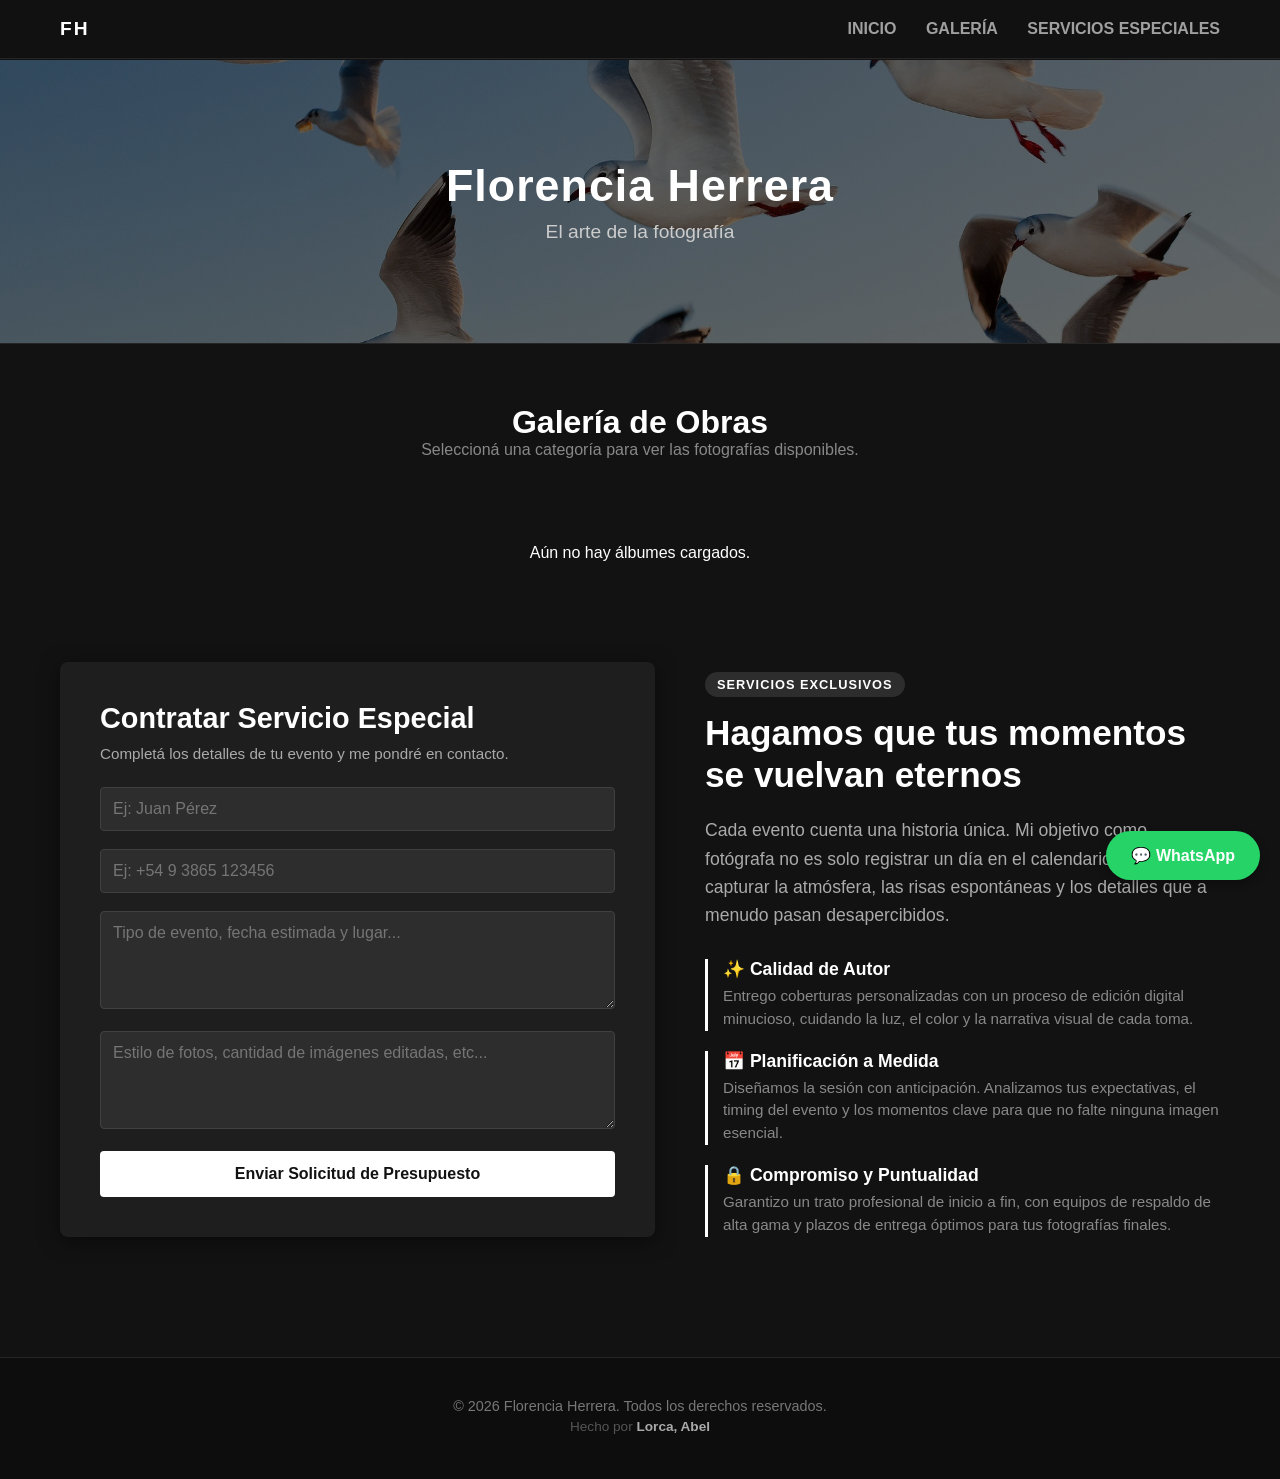
==== index.html @ 41a6165f "Add files via upload" ====
<!DOCTYPE html>
<html lang="es">
<head>
    <meta charset="UTF-8">
    <meta name="viewport" content="width=device-width, initial-scale=1.0">
    <meta name="description" content="Florencia Herrera | Fotografía. Galería de obras y servicios especiales para eventos.">
    <title>Florencia Herrera | Fotografía</title>
    <link rel="stylesheet" href="style.css">

    <!-- Script de identidad de Netlify para gestión de usuarios (CMS) -->
    <script defer src="https://identity.netlify.com/v1/netlify-identity-widget.js"></script>
</head>
<body>

    <!-- Menú de Navegación Fijo Superior -->
    <nav class="navbar">
        <div class="nav-contenedor">
            <span class="logo">FH</span>
            <div class="nav-enlaces">
                <a href="#inicio">Inicio</a>
                <a href="#galeria-seccion">Galería</a>
                <a href="#contratar-seccion">Servicios Especiales</a>
            </div>
        </div>
    </nav>

    <!-- Encabezado Principal -->
    <header id="inicio">
        <h1>Florencia Herrera</h1>
        <p>El arte de la fotografía</p>
    </header>

    <!-- Sección Galería de Obras -->
    <section id="galeria-seccion">
        <h2 class="titulo-galeria">Galería de Obras</h2>
        <p class="subtitulo-galeria">Seleccioná una categoría para ver las fotografías disponibles.</p>

        <!-- Contenedor para filtros/botones de álbumes -->
        <div id="filtros-albumes"></div>

        <!-- Grilla donde JavaScript inyectará las tarjetas -->
        <main class="galeria" id="contenedor-galeria" aria-live="polite"></main>
    </section>

    <!-- Sección de Contratación Especial -->
    <section class="seccion-servicios" id="contratar-seccion">
        <div class="servicios-contenedor">

            <!-- Columna Izquierda: Formulario -->
            <div class="columna-formulario">
                <h2>Contratar Servicio Especial</h2>
                <p class="subtitulo-form">Completá los detalles de tu evento y me pondré en contacto.</p>

                <form id="form-servicio-especial">
                    <input type="text" id="nombre-cliente" name="nombre" placeholder="Ej: Juan Pérez"
                           aria-label="Nombre y apellido" autocomplete="name" required />
                    <input type="tel" id="telefono-cliente" name="telefono" placeholder="Ej: +54 9 3865 123456"
                           aria-label="Teléfono de contacto" autocomplete="tel" required />
                    <textarea id="descripcion-evento" name="descripcion" rows="4"
                              placeholder="Tipo de evento, fecha estimada y lugar..."
                              aria-label="Descripción del evento" required></textarea>
                    <textarea id="expectativas-servicio" name="expectativas" rows="4"
                              placeholder="Estilo de fotos, cantidad de imágenes editadas, etc..."
                              aria-label="Expectativas del servicio" required></textarea>

                    <button type="submit" id="btn-enviar-presupuesto">Enviar Solicitud de Presupuesto</button>
                </form>
            </div>

            <!-- Columna Derecha: Información y Propuesta de Valor -->
            <div class="columna-texto">
                <span class="etiqueta-destacada">Servicios Exclusivos</span>
                <h3>Hagamos que tus momentos se vuelvan eternos</h3>
                <p class="descripcion-vendedora">
                    Cada evento cuenta una historia única. Mi objetivo como fotógrafa no es solo registrar un día en el calendario, sino capturar la atmósfera, las risas espontáneas y los detalles que a menudo pasan desapercibidos.
                </p>

                <div class="item-expectativa">
                    <h4>✨ Calidad de Autor</h4>
                    <p>Entrego coberturas personalizadas con un proceso de edición digital minucioso, cuidando la luz, el color y la narrativa visual de cada toma.</p>
                </div>

                <div class="item-expectativa">
                    <h4>📅 Planificación a Medida</h4>
                    <p>Diseñamos la sesión con anticipación. Analizamos tus expectativas, el timing del evento y los momentos clave para que no falte ninguna imagen esencial.</p>
                </div>

                <div class="item-expectativa">
                    <h4>🔒 Compromiso y Puntualidad</h4>
                    <p>Garantizo un trato profesional de inicio a fin, con equipos de respaldo de alta gama y plazos de entrega óptimos para tus fotografías finales.</p>
                </div>
            </div>

        </div>
    </section>

    <!-- Pie de Página -->
    <footer class="pie-pagina">
        <p>&copy; 2026 Florencia Herrera. Todos los derechos reservados.</p>
        <p class="creditos">Hecho por <span class="autor">Lorca, Abel</span></p>
    </footer>

    <!-- Botón Flotante de WhatsApp (el script.js le completa el enlace con el número central) -->
    <a href="https://api.whatsapp.com/send?phone=5493865260159" id="btn-whatsapp" class="btn-whatsapp"
       target="_blank" rel="noopener noreferrer" aria-label="Contactar por WhatsApp">
        💬 WhatsApp
    </a>

    <!-- Carga del script de la aplicación -->
    <script src="script.js"></script>
</body>
</html>
---- style.css ----
/* ==========================================
   1. RESETEO GLOBAL Y MODO OSCURO (DARK MODE)
   ========================================== */

* {
    box-sizing: border-box;
    margin: 0;
    padding: 0;
    font-family: 'Segoe UI', Tahoma, Geneva, Verdana, sans-serif;
}

html {
    scroll-behavior: smooth;
    scroll-padding-top: 80px;
}

body {
    background-color: #121212;
    color: #e0e0e0;
    padding-top: 60px;
}

/* Accesibilidad: foco visible al navegar con teclado */
:focus-visible {
    outline: 2px solid #ffffff;
    outline-offset: 3px;
}

/* ==========================================
   2. DISEÑO DEL MENÚ SUPERIOR (NAVBAR)
   ========================================== */

.navbar {
    position: fixed;
    top: 0;
    left: 0;
    width: 100%;
    background-color: rgba(18, 18, 18, 0.9);
    backdrop-filter: blur(10px);
    -webkit-backdrop-filter: blur(10px);
    border-bottom: 1px solid #252525;
    z-index: 2000;
}

.nav-contenedor {
    max-width: 1200px;
    margin: 0 auto;
    display: flex;
    justify-content: space-between;
    align-items: center;
    flex-wrap: wrap;
    padding: 18px 20px;
}

.logo {
    color: #ffffff;
    font-weight: 800;
    font-size: 1.2rem;
    letter-spacing: 2px;
}

.nav-enlaces a {
    text-decoration: none;
    color: #a0a0a0;
    margin: 0 0 0 25px;
    font-weight: 600;
    font-size: 1rem;
    text-transform: uppercase;
    transition: color 0.3s ease, transform 0.2s;
    display: inline-block;
}

.nav-enlaces a:hover {
    color: #ffffff;
    transform: translateY(-2px);
}

/* ==========================================
   3. DISEÑO DE LA CABECERA (HEADER)
   ========================================== */

header {
    text-align: center;
    padding: 100px 20px;
    background-image: linear-gradient(rgba(0,0,0,0.6), rgba(0,0,0,0.6)), url('fondo.jpg');
    background-size: cover;
    background-position: center;
    background-repeat: no-repeat;
    border-bottom: 1px solid #252525;
}

header h1 {
    font-size: 2.8rem;
    margin-bottom: 10px;
    color: #ffffff;
    letter-spacing: 1px;
}

header p {
    font-size: 1.2rem;
    color: #cccccc;
}

/* ==========================================
   4. GALERÍA: TÍTULOS, FILTROS, GRILLA Y TARJETAS
   ========================================== */

.titulo-galeria {
    text-align: center;
    margin-top: 60px;
    font-size: 2rem;
    color: #ffffff;
}

.subtitulo-galeria {
    text-align: center;
    color: #888888;
    margin-bottom: 25px;
    padding: 0 20px;
}

#filtros-albumes {
    display: flex;
    justify-content: center;
    gap: 15px;
    margin-bottom: 30px;
    flex-wrap: wrap;
    padding: 0 20px;
}

.titulo-album {
    text-align: center;
    width: 100%;
    margin-top: 20px;
    color: #ffffff;
}

.subtitulo-album {
    text-align: center;
    width: 100%;
    color: #888888;
    font-size: 0.95rem;
}

.mensaje-galeria {
    grid-column: 1 / -1;
    color: #ffffff;
    text-align: center;
    width: 100%;
}

.galeria {
    display: grid;
    grid-template-columns: repeat(auto-fit, minmax(min(300px, 100%), 1fr));
    gap: 30px;
    padding: 30px 20px 60px;
    max-width: 1200px;
    margin: 0 auto;
}

.foto-tarjeta {
    background-color: #1e1e1e;
    border-radius: 8px;
    overflow: hidden;
    box-shadow: 0 4px 20px rgba(0,0,0,0.5);
    transition: transform 0.3s ease;
}

.foto-tarjeta.clicable {
    cursor: pointer;
}

.foto-tarjeta:hover {
    transform: translateY(-5px);
}

.foto-tarjeta img {
    width: 100%;
    height: 250px;
    object-fit: cover;
    display: block;
}

.foto-info {
    padding: 25px;
    text-align: center;
}

.foto-info h3 {
    margin-bottom: 8px;
    font-size: 1.3rem;
    color: #ffffff;
}

.album-descripcion {
    color: #888888;
    font-size: 0.9rem;
    margin-bottom: 15px;
}

.precio {
    font-weight: bold;
    color: #aaaaaa;
    margin-bottom: 18px;
    display: block;
}

.btn-comprar {
    display: inline-block;
    background-color: #ffffff;
    color: #121212;
    padding: 11px 22px;
    text-decoration: none;
    border-radius: 4px;
    font-weight: 700;
    transition: background-color 0.2s;
}

.btn-comprar.btn-block {
    display: block;
    width: 100%;
}

.btn-comprar:hover {
    background-color: #dddddd;
}

/* ==========================================
   5. SECCIÓN SERVICIOS ESPECIALES (COLUMNAS)
   ========================================== */

.seccion-servicios {
    max-width: 1200px;
    margin: 40px auto 100px auto;
    padding: 0 20px;
}

.servicios-contenedor {
    display: flex;
    flex-wrap: wrap;
    gap: 50px;
    align-items: flex-start;
}

.columna-formulario {
    flex: 1;
    min-width: min(300px, 100%);
    background-color: #1e1e1e;
    padding: 40px;
    border-radius: 8px;
    box-shadow: 0 4px 20px rgba(0,0,0,0.5);
}

.columna-formulario h2 {
    color: #ffffff;
    font-size: 1.8rem;
    margin-bottom: 10px;
}

.subtitulo-form {
    color: #aaaaaa;
    font-size: 0.95rem;
    margin-bottom: 25px;
}

form input, form textarea {
    width: 100%;
    padding: 12px;
    margin-bottom: 18px;
    border: 1px solid #404040;
    border-radius: 4px;
    font-size: 1rem;
    background-color: #2d2d2d;
    color: #ffffff;
    outline: none;
    transition: border-color 0.2s;
}

form textarea {
    resize: vertical;
}

form input:focus, form textarea:focus {
    border-color: #ffffff;
}

form button {
    width: 100%;
    padding: 14px;
    background-color: #ffffff;
    color: #121212;
    border: none;
    border-radius: 4px;
    font-size: 1rem;
    cursor: pointer;
    font-weight: bold;
    transition: background-color 0.2s;
}

form button:hover {
    background-color: #dddddd;
}

form button:disabled {
    opacity: 0.6;
    cursor: not-allowed;
}

.columna-texto {
    flex: 1;
    min-width: min(300px, 100%);
    padding-top: 10px;
}

.etiqueta-destacada {
    display: inline-block;
    background-color: #2d2d2d;
    color: #ffffff;
    padding: 5px 12px;
    border-radius: 20px;
    font-size: 0.8rem;
    font-weight: bold;
    text-transform: uppercase;
    letter-spacing: 1px;
    margin-bottom: 15px;
}

.columna-texto h3 {
    font-size: 2.2rem;
    color: #ffffff;
    line-height: 1.2;
    margin-bottom: 20px;
}

.descripcion-vendedora {
    font-size: 1.1rem;
    color: #aaaaaa;
    line-height: 1.6;
    margin-bottom: 30px;
}

.item-expectativa {
    margin-bottom: 20px;
    border-left: 3px solid #ffffff;
    padding-left: 15px;
}

.item-expectativa h4 {
    font-size: 1.1rem;
    color: #ffffff;
    margin-bottom: 5px;
}

.item-expectativa p {
    font-size: 0.95rem;
    color: #888888;
    line-height: 1.5;
}

/* ==========================================
   6. BOTÓN FLOTANTE DE WHATSAPP
   ========================================== */

.btn-whatsapp {
    position: fixed;
    bottom: 20px;
    right: 20px;
    background-color: #25D366;
    color: white;
    padding: 15px 25px;
    border-radius: 50px;
    text-decoration: none;
    font-weight: bold;
    box-shadow: 0 4px 10px rgba(0,0,0,0.3);
    z-index: 3000;
    transition: transform 0.2s;
}

.btn-whatsapp:hover {
    transform: scale(1.05);
}

/* ==========================================
   7. PIE DE PÁGINA (FOOTER)
   ========================================== */

.pie-pagina {
    text-align: center;
    padding: 40px 20px;
    background-color: #0d0d0d;
    border-top: 1px solid #252525;
    margin-top: 50px;
}

.pie-pagina p {
    font-size: 0.9rem;
    color: #777777;
    margin-bottom: 5px;
}

.pie-pagina .creditos {
    font-size: 0.85rem;
    color: #555555;
}

.pie-pagina .autor {
    color: #aaaaaa;
    font-weight: 600;
}

/* ==========================================
   8. BOTONES DE LOS ÁLBUMES
   ========================================== */

.btn-album {
    background-color: #1e1e1e;
    color: #a0a0a0;
    border: 1px solid #333333;
    padding: 10px 20px;
    border-radius: 30px;
    font-size: 0.95rem;
    font-weight: 600;
    cursor: pointer;
    transition: all 0.3s ease;
}

.btn-album:hover {
    background-color: #ffffff;
    color: #121212;
    border-color: #ffffff;
    transform: translateY(-2px);
}

.btn-album.activo {
    background-color: #ffffff;
    color: #121212;
    border-color: #ffffff;
    box-shadow: 0 4px 15px rgba(255, 255, 255, 0.2);
}

/* ==========================================
   9. PROTECCIÓN DE IMÁGENES
   ========================================== */

img {
    user-select: none;
    -webkit-user-select: none;
    -webkit-user-drag: none;
    pointer-events: none; /* El clic pasa a la tarjeta contenedora */
}

/* ==========================================
   10. ADAPTACIÓN A CELULARES
   ========================================== */

@media (max-width: 640px) {
    .nav-contenedor {
        justify-content: center;
        gap: 8px;
        padding: 12px 10px;
    }

    .nav-enlaces a {
        margin: 0 8px;
        font-size: 0.8rem;
    }

    body {
        padding-top: 90px;
    }

    html {
        scroll-padding-top: 110px;
    }

    header {
        padding: 70px 20px;
    }

    header h1 {
        font-size: 2.2rem;
    }

    .columna-formulario {
        padding: 25px;
    }

    .columna-texto h3 {
        font-size: 1.8rem;
    }
}

/* Respeta a quienes desactivan las animaciones en su dispositivo */
@media (prefers-reduced-motion: reduce) {
    * {
        transition: none !important;
        scroll-behavior: auto !important;
    }
}
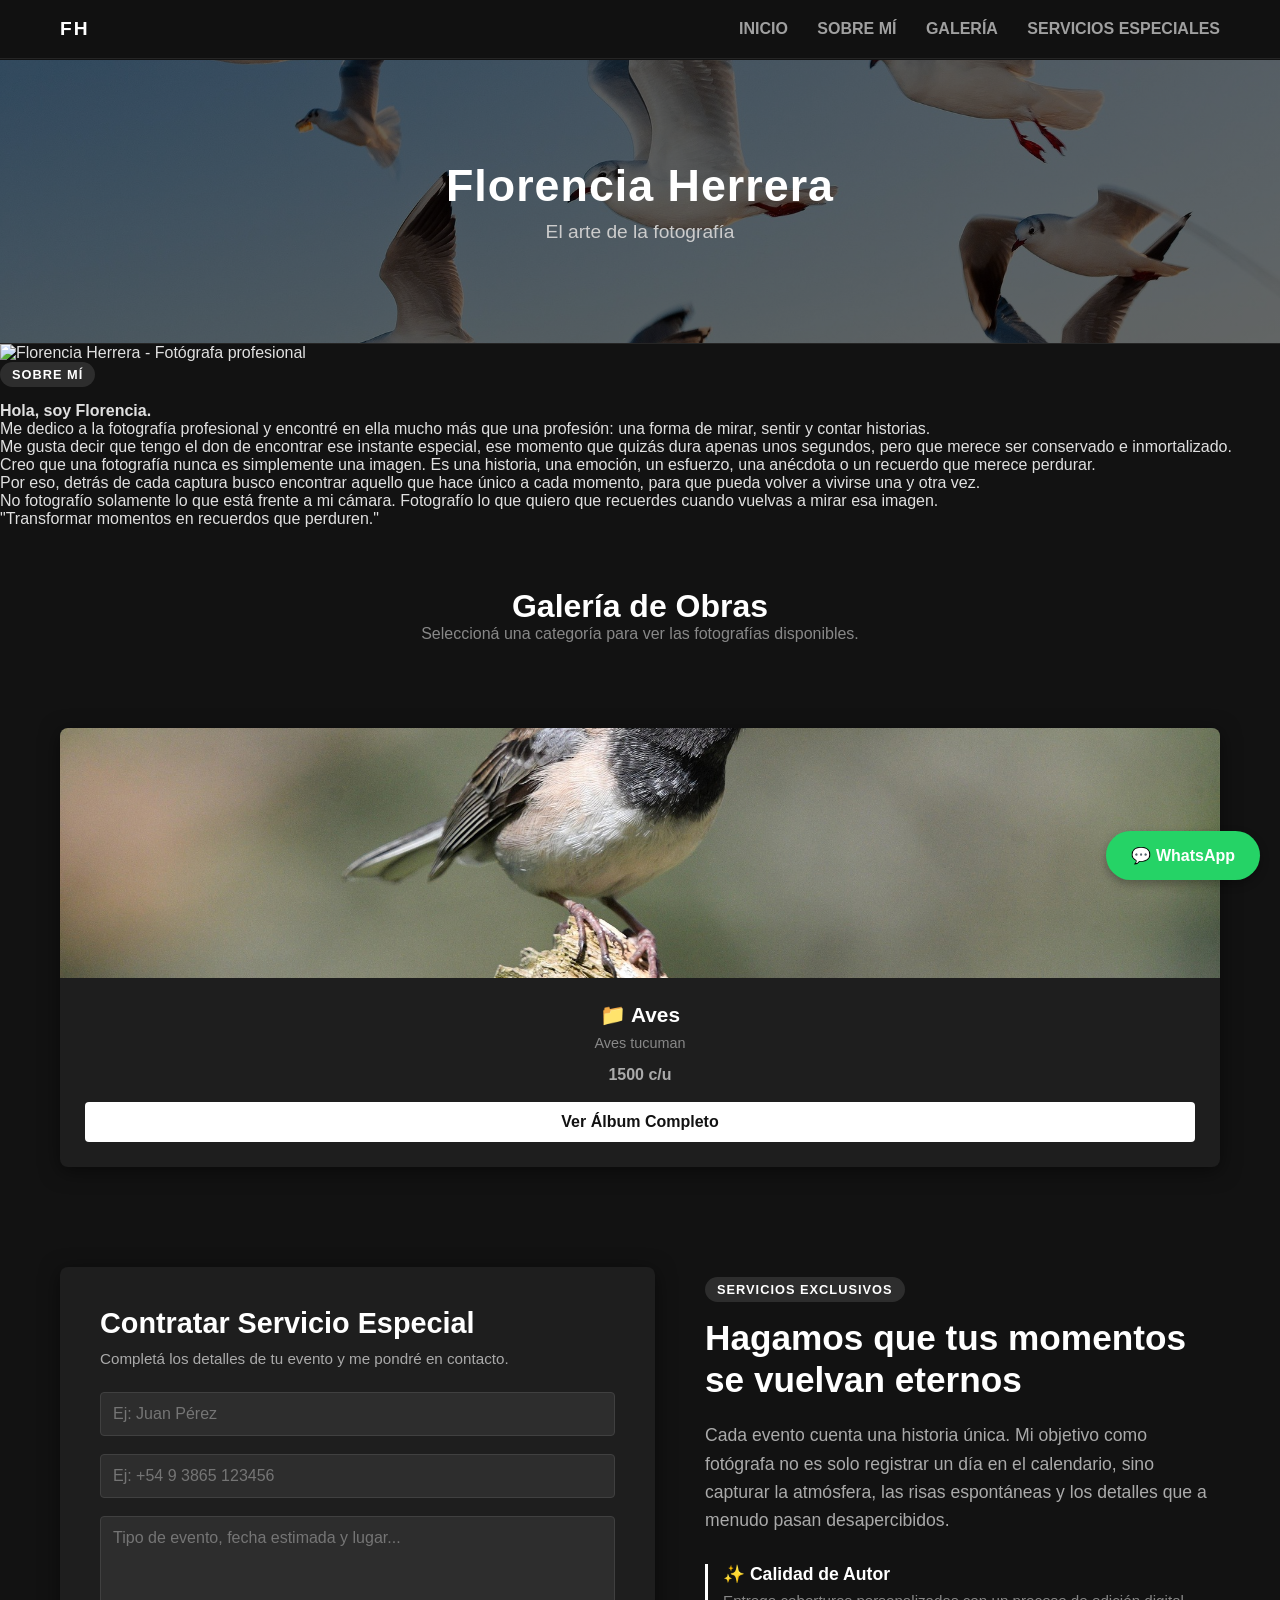
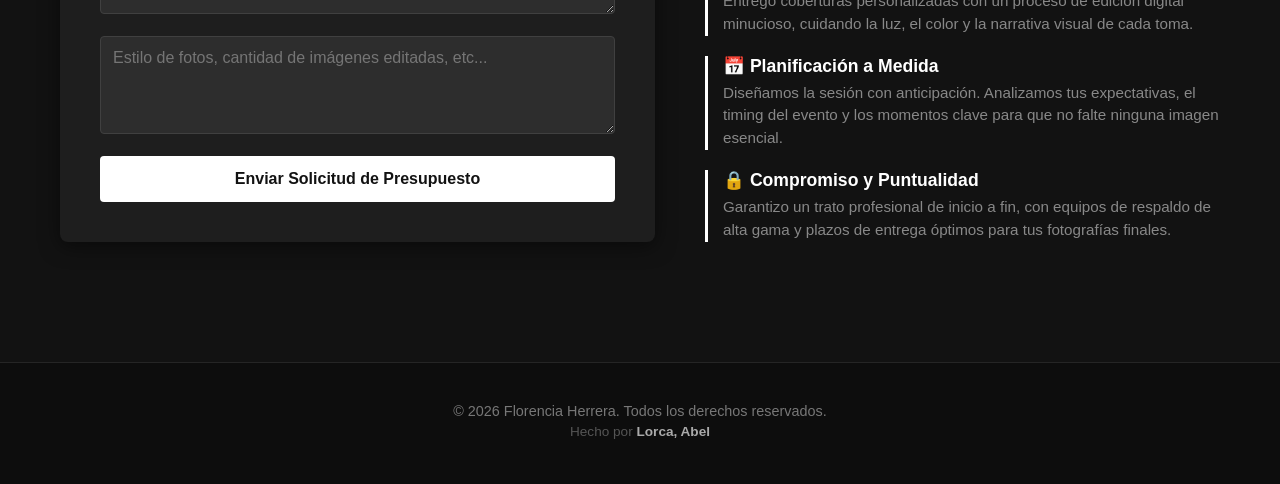
==== commit 0f701d1a: "Update index.html" ====
--- a/index.html
+++ b/index.html
@@ -18,6 +18,7 @@
             <span class="logo">FH</span>
             <div class="nav-enlaces">
                 <a href="#inicio">Inicio</a>
+                <a href="#sobre-mi">Sobre Mí</a>
                 <a href="#galeria-seccion">Galería</a>
                 <a href="#contratar-seccion">Servicios Especiales</a>
             </div>
@@ -29,6 +30,26 @@
         <h1>Florencia Herrera</h1>
         <p>El arte de la fotografía</p>
     </header>
+
+    <!-- Sección Sobre Mí -->
+    <section id="sobre-mi" class="sobre-mi-section">
+        <div class="sobre-mi-container">
+            <div class="sobre-mi-imagen">
+                <!-- Sube la foto a GitHub con este nombre exacto -->
+                <img src="foto-florencia.jpg" alt="Florencia Herrera - Fotógrafa profesional" />
+            </div>
+            <div class="sobre-mi-texto">
+                <span class="etiqueta-destacada">Sobre Mí</span>
+                <p class="saludo"><strong>Hola, soy Florencia.</strong></p>
+                <p>Me dedico a la fotografía profesional y encontré en ella mucho más que una profesión: una forma de mirar, sentir y contar historias.</p>
+                <p>Me gusta decir que tengo el don de encontrar ese instante especial, ese momento que quizás dura apenas unos segundos, pero que merece ser conservado e inmortalizado.</p>
+                <p>Creo que una fotografía nunca es simplemente una imagen. Es una historia, una emoción, un esfuerzo, una anécdota o un recuerdo que merece perdurar.</p>
+                <p>Por eso, detrás de cada captura busco encontrar aquello que hace único a cada momento, para que pueda volver a vivirse una y otra vez.</p>
+                <p>No fotografío solamente lo que está frente a mi cámara. Fotografío lo que quiero que recuerdes cuando vuelvas a mirar esa imagen.</p>
+                <p class="frase-cierre">"Transformar momentos en recuerdos que perduren."</p>
+            </div>
+        </div>
+    </section>
 
     <!-- Sección Galería de Obras -->
     <section id="galeria-seccion">
@@ -100,7 +121,7 @@
         <p class="creditos">Hecho por <span class="autor">Lorca, Abel</span></p>
     </footer>
 
-    <!-- Botón Flotante de WhatsApp (el script.js le completa el enlace con el número central) -->
+    <!-- Botón Flotante de WhatsApp -->
     <a href="https://api.whatsapp.com/send?phone=5493865260159" id="btn-whatsapp" class="btn-whatsapp"
        target="_blank" rel="noopener noreferrer" aria-label="Contactar por WhatsApp">
         💬 WhatsApp
